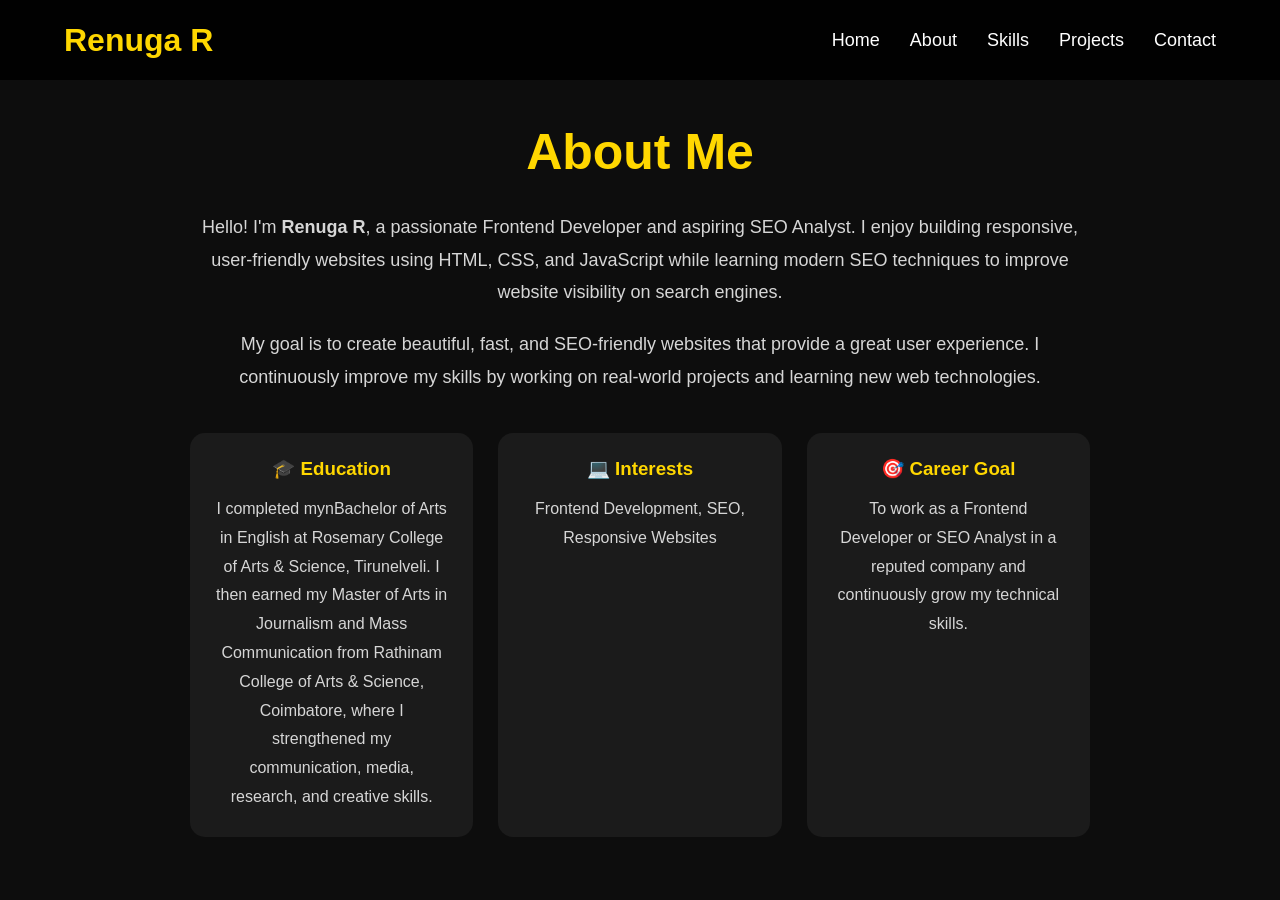
==== about.html @ 89e12962 "Initial portfolio commit" ====
<!DOCTYPE html>
<html lang="en">
<head>
    <meta charset="UTF-8">
    <meta name="viewport" content="width=device-width, initial-scale=1.0">
    <title>About | Renuga R</title>

    <link rel="stylesheet" href="portfolio.css">
</head>
<body>

<header>

    <nav>

        <h2 class="logo">Renuga R</h2>

        <ul>

            <li><a href="index.html">Home</a></li>
            <li><a href="about.html">About</a></li>
            <li><a href="skills.html">Skills</a></li>
            <li><a href="projects.html">Projects</a></li>
            <li><a href="contact.html">Contact</a></li>

        </ul>

    </nav>

</header>

<section class="about">

    <div class="about-content">

        <h1>About Me</h1>

        <p>
            Hello! I'm <strong>Renuga R</strong>, a passionate Frontend Developer and aspiring SEO Analyst.
            I enjoy building responsive, user-friendly websites using HTML, CSS, and JavaScript while learning
            modern SEO techniques to improve website visibility on search engines.
        </p>

        <p>
            My goal is to create beautiful, fast, and SEO-friendly websites that provide a great user experience.
            I continuously improve my skills by working on real-world projects and learning new web technologies.
        </p>

        <div class="info">

            <div>
                <h3>🎓 Education</h3>
                <p>I completed mynBachelor of Arts in English at Rosemary College of Arts & Science, Tirunelveli. I then earned my Master of Arts in Journalism and Mass Communication from Rathinam College of Arts & Science, Coimbatore, where I strengthened my communication, media, research, and creative skills.
</p>
            </div>

            <div>
                <h3>💻 Interests</h3>
                <p>Frontend Development, SEO, Responsive Websites</p>
            </div>

            <div>
                <h3>🎯 Career Goal</h3>
                <p>To work as a Frontend Developer or SEO Analyst in a reputed company and continuously grow my technical skills.</p>
            </div>

        </div>

    </div>

</section>

</body>
</html>
<body>
    
</body>
</html>
---- portfolio.css ----
*{
    margin:0;
    padding:0;
    box-sizing:border-box;
    font-family:Arial, Helvetica, sans-serif;
}

body{
    background:#0d0d0d;
    color:#ffffff;
}

/* Navigation */

header{
    width:100%;
    position:fixed;
    top:0;
    left:0;
    background:rgba(0,0,0,0.85);
    backdrop-filter:blur(8px);
    z-index:1000;
}

nav{
    width:90%;
    margin:auto;
    height:80px;
    display:flex;
    justify-content:space-between;
    align-items:center;
}

.logo{
    color:#FFD700;
    font-size:32px;
    font-weight:bold;
}

nav ul{
    display:flex;
    list-style:none;
}

nav ul li{
    margin-left:30px;
}

nav ul li a{
    color:white;
    text-decoration:none;
    font-size:18px;
    transition:0.3s;
}

nav ul li a:hover{
    color:#FFD700;
}

/* Hero Section */

.hero{
    height:100vh;
    display:flex;
    justify-content:center;
    align-items:center;
    text-align:center;
    padding:0 20px;
}

.hero-content{
    max-width:800px;
}

.hero h3{
    color:#FFD700;
    font-size:25px;
}

.hero h1{
    font-size:70px;
    margin:15px 0;
}

.hero h2{
    font-size:35px;
    color:#cccccc;
    margin-bottom:20px;
}

.hero p{
    font-size:18px;
    line-height:1.8;
    color:#bdbdbd;
    margin-bottom:35px;
}

.btn{
    display:inline-block;
    padding:15px 35px;
    background:#FFD700;
    color:#000;
    text-decoration:none;
    border-radius:50px;
    font-weight:bold;
    transition:.3s;
}

.btn:hover{
    background:white;
    transform:translateY(-5px);
}

/* Tablet */

@media(max-width:992px){

    .hero h1{
        font-size:55px;
    }

    .hero h2{
        font-size:28px;
    }

}

/* Mobile */

@media(max-width:768px){

    nav{
        flex-direction:column;
        height:auto;
        padding:20px 0;
    }

    nav ul{
        flex-direction:column;
        text-align:center;
        margin-top:20px;
    }

    nav ul li{
        margin:10px 0;
    }

    .hero h1{
        font-size:42px;
    }

    .hero h2{
        font-size:24px;
    }

    .hero h3{
        font-size:20px;
    }

    .hero p{
        font-size:16px;
    }

}
/* About Section */

.about{
    min-height:100vh;
    display:flex;
    justify-content:center;
    align-items:center;
    padding:120px 20px 60px;
}

.about-content{
    max-width:900px;
    text-align:center;
}

.about-content h1{
    font-size:50px;
    color:#FFD700;
    margin-bottom:30px;
}

.about-content p{
    font-size:18px;
    color:#d6d6d6;
    line-height:1.8;
    margin-bottom:20px;
}

.info{
    display:grid;
    grid-template-columns:repeat(auto-fit,minmax(250px,1fr));
    gap:25px;
    margin-top:40px;
}

.info div{
    background:#1b1b1b;
    padding:25px;
    border-radius:15px;
    transition:0.3s;
}

.info div:hover{
    transform:translateY(-8px);
    border:1px solid #FFD700;
}

.info h3{
    color:#FFD700;
    margin-bottom:15px;
}

.info p{
    margin:0;
    font-size:16px;
}
/* Skills Section */

.skills{
    min-height:100vh;
    padding:120px 20px 60px;
    text-align:center;
}

.skills h1{
    font-size:50px;
    color:#FFD700;
    margin-bottom:40px;
}

.skills-container{
    display:grid;
    grid-template-columns:repeat(auto-fit,minmax(250px,1fr));
    gap:25px;
    max-width:1100px;
    margin:auto;
}

.skill-card{
    background:#1b1b1b;
    padding:30px;
    border-radius:15px;
    transition:.3s;
}

.skill-card:hover{
    transform:translateY(-10px);
    border:1px solid #FFD700;
}

.skill-card h2{
    color:#FFD700;
    margin-bottom:15px;
}

.skill-card p{
    color:#d6d6d6;
    line-height:1.6;
}

/* Projects */

.projects{
    min-height:100vh;
    padding:120px 20px 60px;
}

.projects h1{
    text-align:center;
    color:#FFD700;
    font-size:50px;
    margin-bottom:50px;
}

.project-card{
    max-width:1100px;
    margin:auto;
    display:flex;
    gap:40px;
    align-items:center;
    background:#1b1b1b;
    padding:30px;
    border-radius:20px;
}

.project-card img{
    width:450px;
    border-radius:15px;
}

.project-content h2{
    color:#FFD700;
    margin-bottom:20px;
}

.project-content p{
    color:#d6d6d6;
    line-height:1.8;
    margin-bottom:20px;
}

.project-content .btn{
    margin-right:15px;
    margin-top:10px;
}

@media(max-width:768px){

.project-card{
    flex-direction:column;
}

.project-card img{
    width:100%;
}
}
/* Contact */

.contact{
    min-height:100vh;
    padding:120px 20px 60px;
    text-align:center;
}

.contact h1{
    color:#FFD700;
    font-size:50px;
    margin-bottom:40px;
}

.contact form{
    max-width:700px;
    margin:auto;
}

.contact input,
.contact textarea{
    width:100%;
    padding:15px;
    margin-bottom:20px;
    border:none;
    border-radius:10px;
    background:#1b1b1b;
    color:white;
    font-size:16px;
}

.contact textarea{
    resize:none;
}

.contact-info{
    margin-top:40px;
}

.contact-info p{
    color:#d6d6d6;
    margin:10px 0;
}
.contact-info a{
    color:#FFD700;
    text-decoration:none;
}

.contact-info a:hover{
    text-decoration:underline;
}
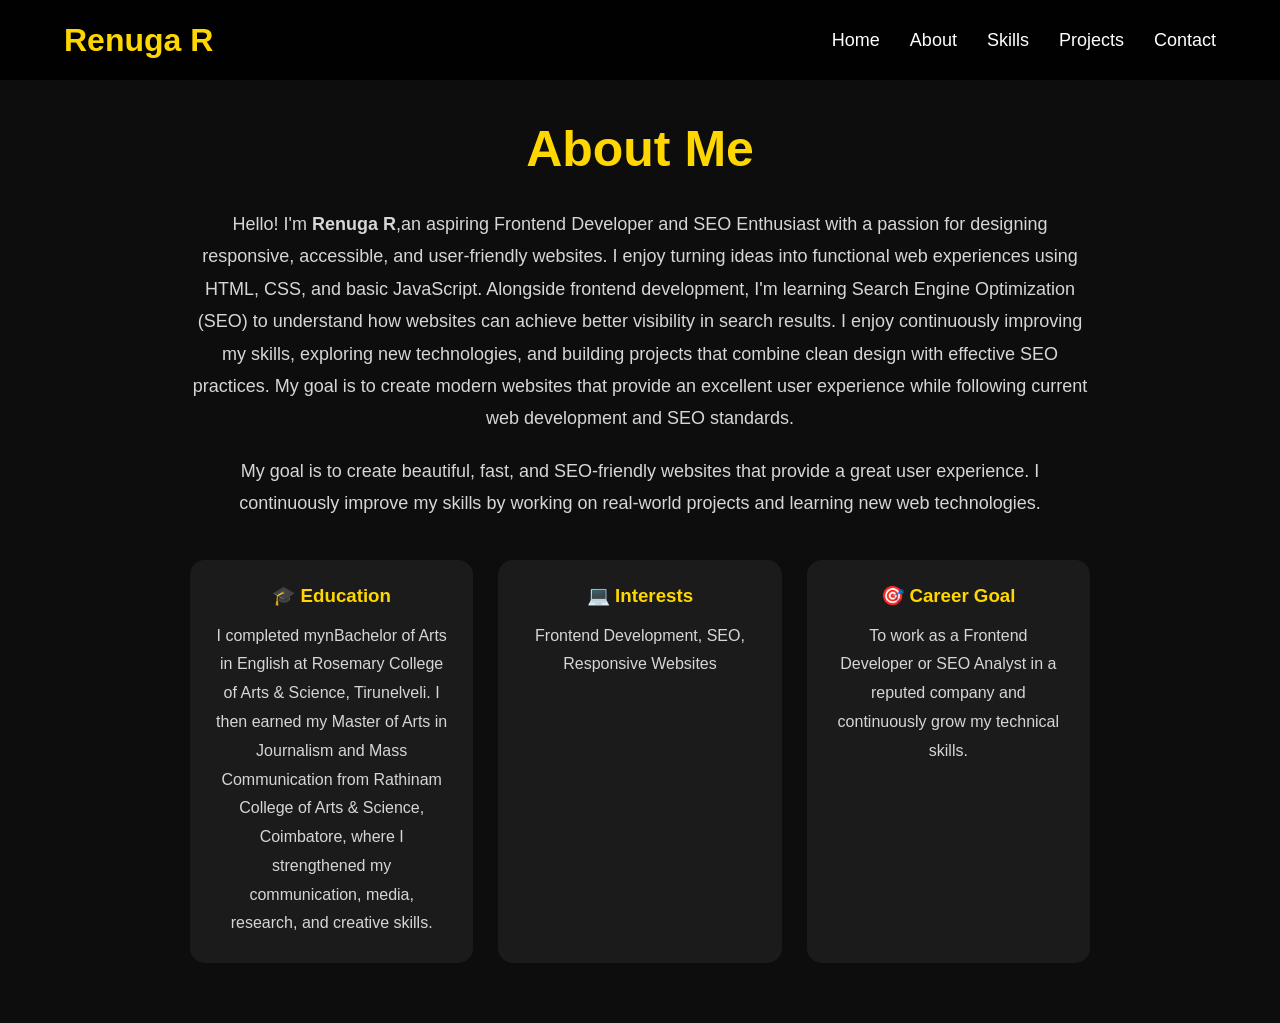
==== commit 55788cb4: "Updated portfolio content and completed SEO optimization" ====
--- a/about.html
+++ b/about.html
@@ -3,8 +3,10 @@
 <head>
     <meta charset="UTF-8">
     <meta name="viewport" content="width=device-width, initial-scale=1.0">
-    <title>About | Renuga R</title>
+   <title>About Renuga R | Frontend Developer & SEO Enthusiast</title>
+   <meta name="description" content="Learn about Renuga R, an aspiring frontend developer and SEO enthusiast passionate about creating responsive websites and continuously expanding web development and SEO knowledge.">
 
+<link rel="canonical" href="https://renuga140802-star.github.io/RenugaR-portfolio/about.html">
     <link rel="stylesheet" href="portfolio.css">
 </head>
 <body>
@@ -20,7 +22,7 @@
             <li><a href="index.html">Home</a></li>
             <li><a href="about.html">About</a></li>
             <li><a href="skills.html">Skills</a></li>
-            <li><a href="projects.html">Projects</a></li>
+            <li><a href="project.html">Projects</a></li>
             <li><a href="contact.html">Contact</a></li>
 
         </ul>
@@ -36,9 +38,11 @@
         <h1>About Me</h1>
 
         <p>
-            Hello! I'm <strong>Renuga R</strong>, a passionate Frontend Developer and aspiring SEO Analyst.
-            I enjoy building responsive, user-friendly websites using HTML, CSS, and JavaScript while learning
-            modern SEO techniques to improve website visibility on search engines.
+            Hello! I'm <strong>Renuga R</strong>,an aspiring Frontend Developer and SEO Enthusiast with a passion for designing responsive, accessible, and user-friendly websites. I enjoy turning ideas into functional web experiences using HTML, CSS, and basic JavaScript.
+
+Alongside frontend development, I'm learning Search Engine Optimization (SEO) to understand how websites can achieve better visibility in search results. I enjoy continuously improving my skills, exploring new technologies, and building projects that combine clean design with effective SEO practices.
+
+My goal is to create modern websites that provide an excellent user experience while following current web development and SEO standards.
         </p>
 
         <p>
--- a/portfolio.css
+++ b/portfolio.css
@@ -264,12 +264,13 @@
 
 /* Projects */
 
-.projects{
+.project{
     min-height:100vh;
-    padding:120px 20px 60px;
-}
-
-.projects h1{
+    padding:80px 20px 60px;
+    
+}
+
+.project h1{
     text-align:center;
     color:#FFD700;
     font-size:50px;
@@ -296,7 +297,11 @@
     color:#FFD700;
     margin-bottom:20px;
 }
-
+.project-content span{
+     color:#d6d6d6;
+    line-height:1.8;
+    margin-bottom:20px;
+}
 .project-content p{
     color:#d6d6d6;
     line-height:1.8;
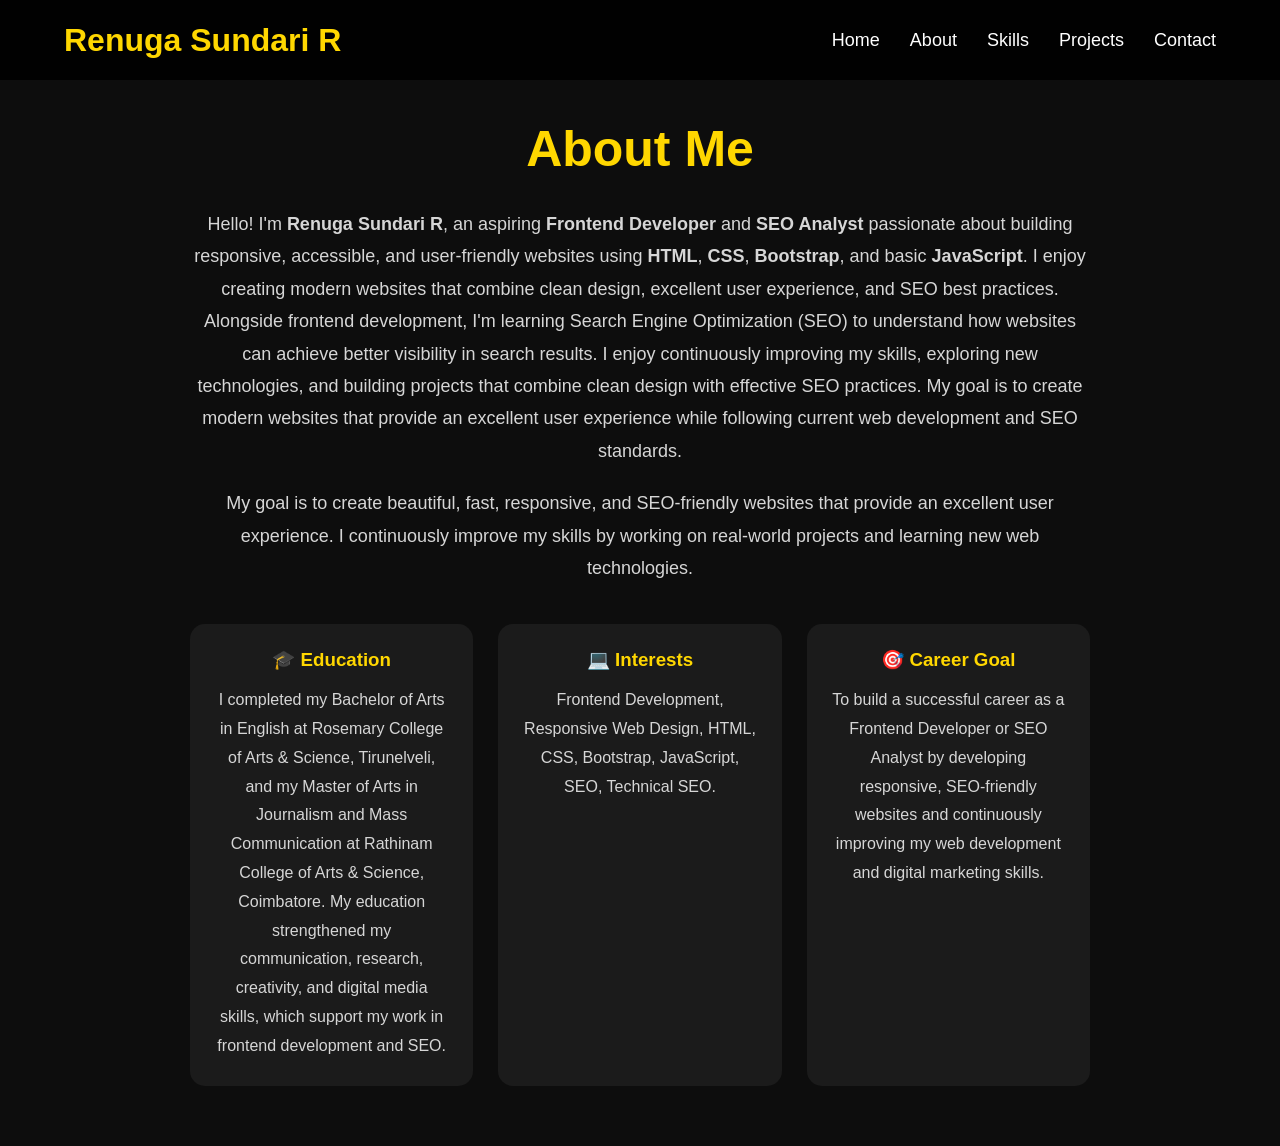
==== commit 93756b50: "Update about.html" ====
--- a/about.html
+++ b/about.html
@@ -3,9 +3,8 @@
 <head>
     <meta charset="UTF-8">
     <meta name="viewport" content="width=device-width, initial-scale=1.0">
-   <title>About Renuga R | Frontend Developer & SEO Enthusiast</title>
-   <meta name="description" content="Learn about Renuga R, an aspiring frontend developer and SEO enthusiast passionate about creating responsive websites and continuously expanding web development and SEO knowledge.">
-
+   <title>About Renuga Sundari R | Frontend Developer & SEO Analyst</title>
+   <meta name="description" content="Learn about Renuga Sundari R, a Frontend Developer and SEO Analyst passionate about building responsive, user-friendly websites using HTML, CSS, Bootstrap, JavaScript, and SEO best practices.">
 <link rel="canonical" href="https://renuga140802-star.github.io/RenugaR-portfolio/about.html">
     <link rel="stylesheet" href="portfolio.css">
 </head>
@@ -15,7 +14,7 @@
 
     <nav>
 
-        <h2 class="logo">Renuga R</h2>
+        <h2 class="logo">Renuga Sundari R</h2>
 
         <ul>
 
@@ -37,16 +36,13 @@
 
         <h1>About Me</h1>
 
-        <p>
-            Hello! I'm <strong>Renuga R</strong>,an aspiring Frontend Developer and SEO Enthusiast with a passion for designing responsive, accessible, and user-friendly websites. I enjoy turning ideas into functional web experiences using HTML, CSS, and basic JavaScript.
-
-Alongside frontend development, I'm learning Search Engine Optimization (SEO) to understand how websites can achieve better visibility in search results. I enjoy continuously improving my skills, exploring new technologies, and building projects that combine clean design with effective SEO practices.
-
-My goal is to create modern websites that provide an excellent user experience while following current web development and SEO standards.
+        <p> Hello! I'm <strong>Renuga Sundari R</strong>, an aspiring <strong>Frontend Developer</strong> and <strong>SEO Analyst</strong> passionate about building responsive, accessible, and user-friendly websites using <strong>HTML</strong>, <strong>CSS</strong>, <strong>Bootstrap</strong>, and basic <strong>JavaScript</strong>. I enjoy creating modern websites that combine clean design, excellent user experience, and SEO best practices.
+         Alongside frontend development, I'm learning Search Engine Optimization (SEO) to understand how websites can achieve better visibility in search results. I enjoy continuously improving my skills, exploring new technologies, and building projects that combine clean design with effective SEO practices.
+         My goal is to create modern websites that provide an excellent user experience while following current web development and SEO standards.
         </p>
 
         <p>
-            My goal is to create beautiful, fast, and SEO-friendly websites that provide a great user experience.
+           My goal is to create beautiful, fast, responsive, and SEO-friendly websites that provide an excellent user experience. 
             I continuously improve my skills by working on real-world projects and learning new web technologies.
         </p>
 
@@ -54,18 +50,18 @@
 
             <div>
                 <h3>🎓 Education</h3>
-                <p>I completed mynBachelor of Arts in English at Rosemary College of Arts & Science, Tirunelveli. I then earned my Master of Arts in Journalism and Mass Communication from Rathinam College of Arts & Science, Coimbatore, where I strengthened my communication, media, research, and creative skills.
-</p>
+                <p>I completed my Bachelor of Arts in English at Rosemary College of Arts & Science, Tirunelveli, and my Master of Arts in Journalism and Mass Communication at Rathinam College of Arts & Science, Coimbatore. My education strengthened my communication, research, creativity, and digital media skills,
+                    which support my work in frontend development and SEO.</p>
             </div>
 
             <div>
                 <h3>💻 Interests</h3>
-                <p>Frontend Development, SEO, Responsive Websites</p>
+                <p>Frontend Development, Responsive Web Design, HTML, CSS, Bootstrap, JavaScript, SEO, Technical SEO.</p>
             </div>
 
             <div>
                 <h3>🎯 Career Goal</h3>
-                <p>To work as a Frontend Developer or SEO Analyst in a reputed company and continuously grow my technical skills.</p>
+                <p>To build a successful career as a Frontend Developer or SEO Analyst by developing responsive, SEO-friendly websites and continuously improving my web development and digital marketing skills.</p>
             </div>
 
         </div>
@@ -76,7 +72,5 @@
 
 </body>
 </html>
-<body>
+
     
-</body>
-</html>
